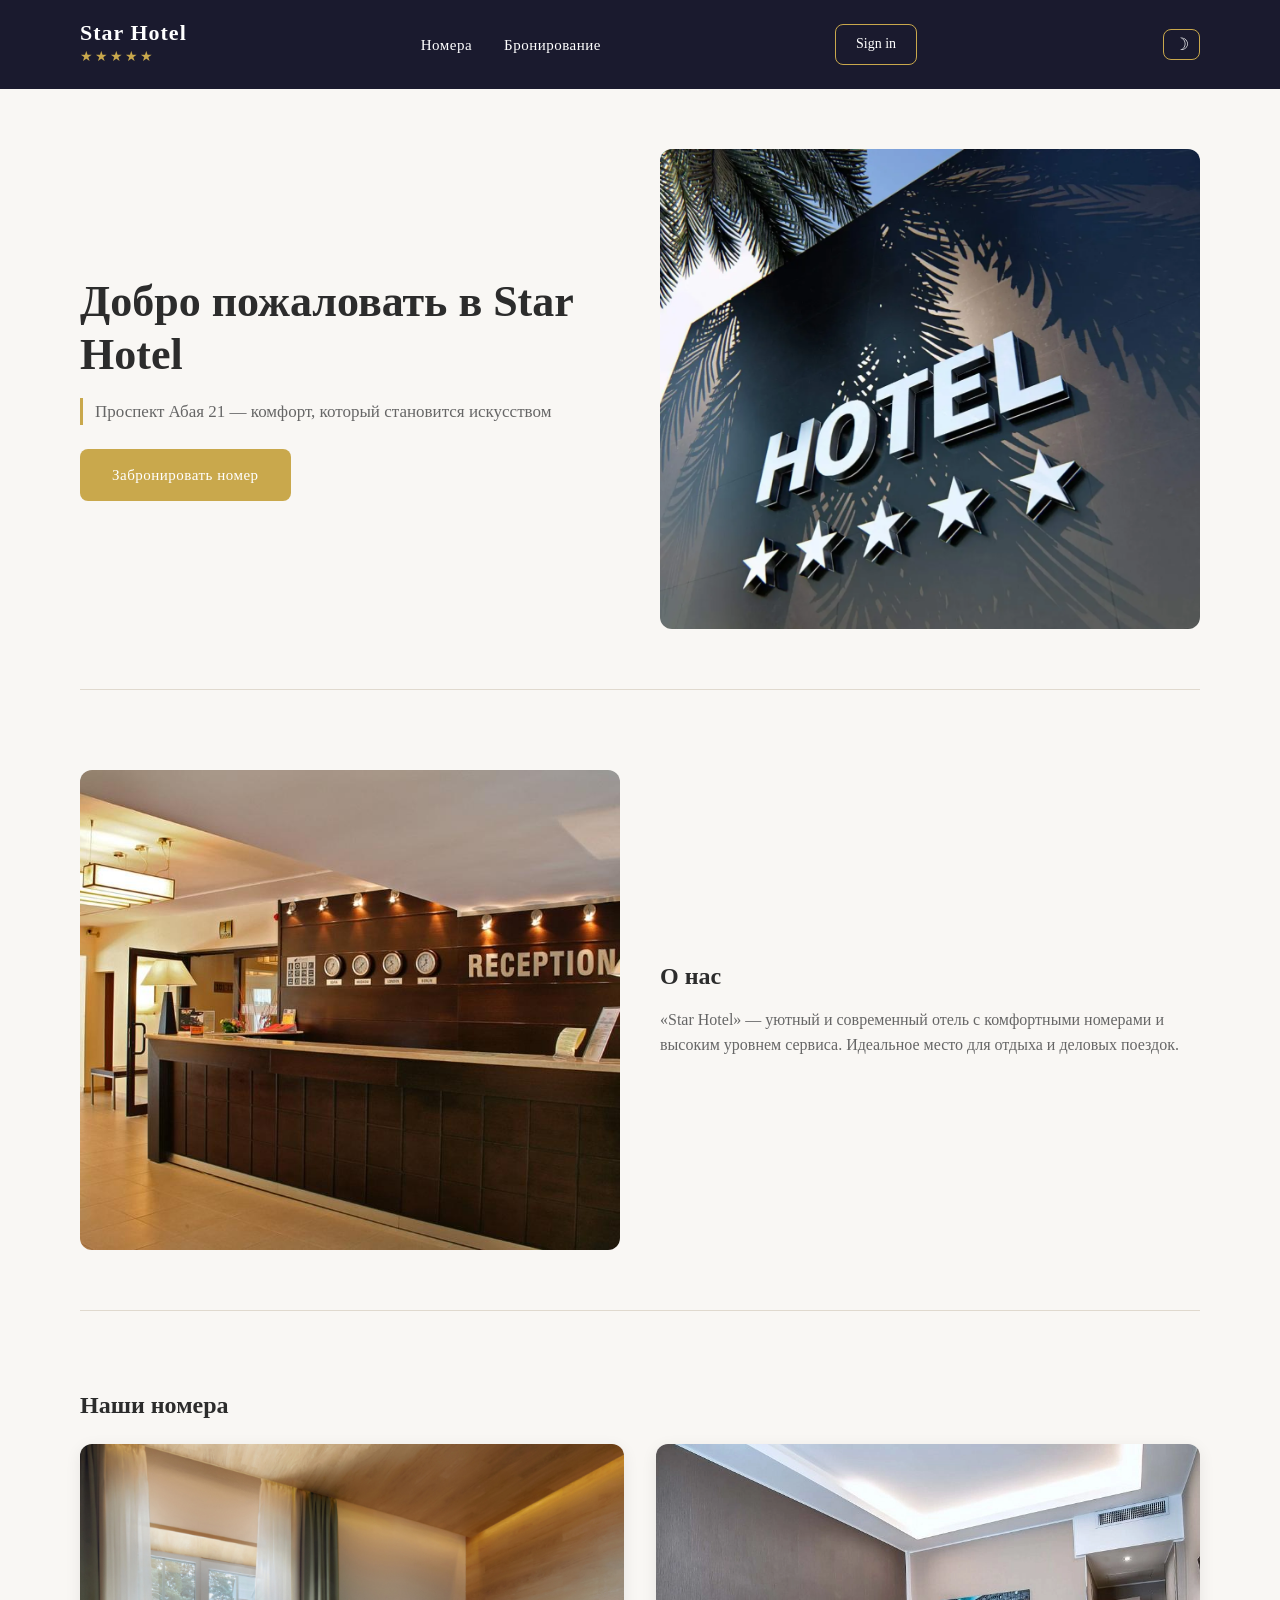
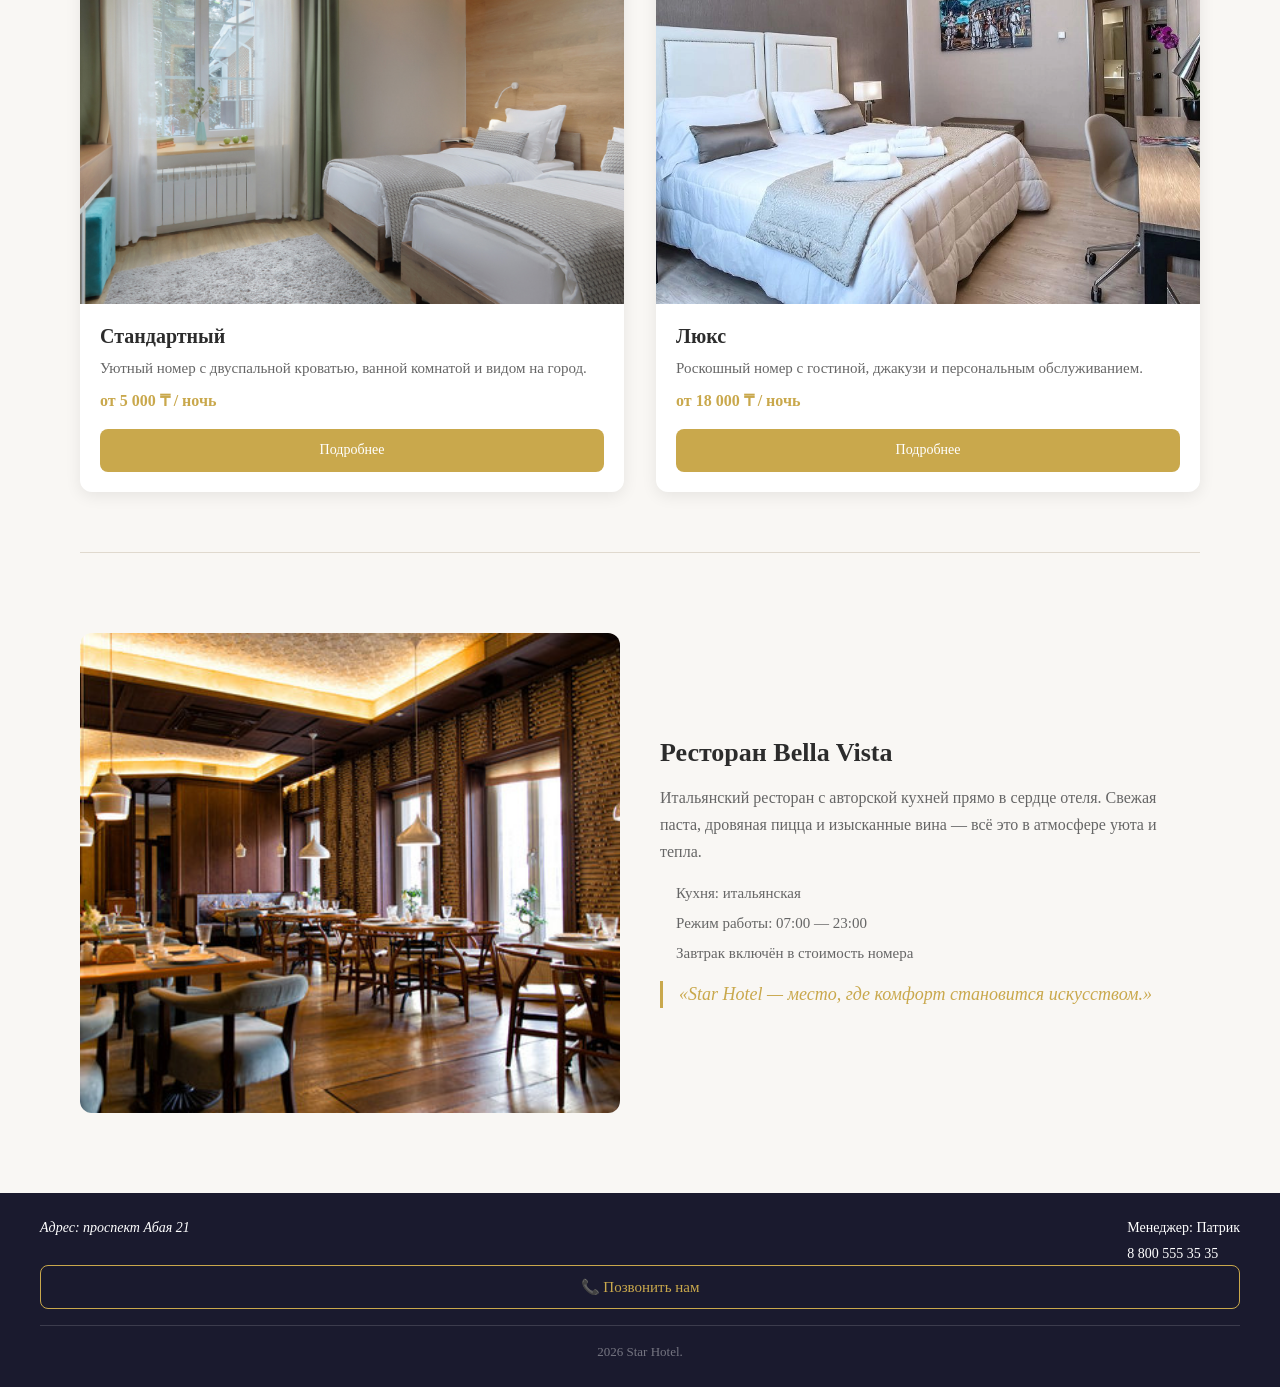
==== index.html @ 83ca4d81 "Первая версия проекта Star Hotel" ====
<!DOCTYPE html>
<html lang="ru">
<head>
  <meta charset="UTF-8" />
  <meta name="viewport" content="width=device-width, initial-scale=1.0" />
  <title>Star Hotel</title>
  <link rel="stylesheet" href="css/style.css" />
</head>
<body>

  <header class="header">
    <div class="header__logo">
      <div class="header__logo-text">
        <h1 class="header__title">Star Hotel</h1>
        <div class="header__stars" aria-label="5 звёзд">
          <span class="star">★</span>
          <span class="star">★</span>
          <span class="star">★</span>
          <span class="star">★</span>
          <span class="star">★</span>
        </div>
      </div>
    </div>
    <nav class="nav" aria-label="Основная навигация">
      <ul class="nav__list">
        <li class="nav__item"><a class="nav__link" href="html/rooms.html">Номера</a></li>
        <li class="nav__item"><a class="nav__link" href="html/reservation.html">Бронирование</a></li>
      </ul>
      <button class="nav__burger" id="nav-burger" aria-label="Открыть меню">&#9776;</button>
    </nav>
    <div class="header__user" id="header-user" style="display:none;"><span class="header__username" id="header-username"></span><button class="header__logout" id="header-logout">Выйти</button></div>
    <div class="header__actions">
      <a class="header__signin" href="html/signin.html"><span class="signin__text">Sign in</span><span class="signin__icon" aria-hidden="true">&#9786;</span></a>
    </div>
      <button class="theme-toggle" id="theme-toggle" aria-label="Сменить тему">☽</button>
  </header>

  <main class="main">

    <section class="hero" aria-label="Главный баннер">
      <div class="hero__content">
        <h2 class="hero__title">Добро пожаловать в Star Hotel</h2>
        <p class="hero__subtitle">Проспект Абая 21 — комфорт, который становится искусством</p>
        <a class="hero__btn" href="html/reservation.html">Забронировать номер</a>
      </div>
      <div class="hero__image">
        <img src="images/hotel.jpg" alt="Внешний вид отеля Star Hotel" />
      </div>
    </section>

    <section class="about" aria-labelledby="about-heading">
      <div class="about__image">
        <img src="images/lobby.jpg" alt="Ресепшн отеля" />
      </div>
      <div class="about__text">
        <h2 class="about__heading" id="about-heading">О нас</h2>
        <p>«Star Hotel» — уютный и современный отель с комфортными номерами и высоким уровнем сервиса. Идеальное место для отдыха и деловых поездок.</p>
      </div>
    </section>

    <section class="rooms" aria-labelledby="rooms-heading">
      <h2 class="rooms__heading" id="rooms-heading">Наши номера</h2>
      <!-- Карточки создаются через JavaScript -->
      <div class="rooms__grid" id="rooms-grid"></div>
    </section>

    <section class="slogan" aria-labelledby="slogan-heading">
      <div class="slogan__image">
        <img src="images/rest.jpg" alt="Интерьер ресторана отеля" />
      </div>
      <div class="slogan__content">
        <h2 class="slogan__title">Ресторан Bella Vista</h2>
        <p class="slogan__text">Итальянский ресторан с авторской кухней прямо в сердце отеля. Свежая паста, дровяная пицца и изысканные вина — всё это в атмосфере уюта и тепла.</p>
        <ul class="slogan__details">
          <li>Кухня: итальянская</li>
          <li>Режим работы: 07:00 — 23:00</li>
          <li>Завтрак включён в стоимость номера</li>
        </ul>
        <blockquote class="slogan__quote">
          <p>«Star Hotel — место, где комфорт становится искусством.»</p>
        </blockquote>
      </div>
    </section>

  </main>

  <footer class="footer">
    <div class="footer__contacts">
      <address class="footer__address">
        <p>Адрес: проспект Абая 21</p>
      </address>
      <div class="footer__manager">
        <p>Менеджер: Патрик</p>
        <p>8 800 555 35 35</p>
      </div>
    </div>
      <button class="footer__call-btn" id="footer-call-btn">📞 Позвонить нам</button>
    <div class="footer__bottom">
      <p>2026 Star Hotel.</p>
    </div>
  </footer>


  <!-- Модальное окно -->
  <div class="modal" id="modal" role="dialog" aria-modal="true" aria-labelledby="modal-title">
    <div class="modal__overlay" id="modal-overlay"></div>
    <div class="modal__window">
      <button class="modal__close" id="modal-close" aria-label="Закрыть">&#10005;</button>
      <h3 class="modal__title" id="modal-title">Позвонить нам</h3>
      <p class="modal__text">Менеджер: Патрик</p>
      <p class="modal__text modal__phone">8 800 555 35 35</p>
      <a class="modal__btn" href="tel:88005553535">Позвонить</a>
    </div>
  </div>

  <script src="js/script.js"></script>
</body>
</html>
---- css/style.css ----
:root {
  --color-bg: #f9f7f4;
  --color-header-bg: #1a1a2e;
  --color-footer-bg: #1a1a2e;
  --color-primary: #c9a84c;
  --color-primary-hover: #b8943d;
  --color-text: #2c2c2c;
  --color-text-light: #666666;
  --color-text-white: #ffffff;
  --color-card-bg: #ffffff;
  --color-border: #e0d9ce;
  --font-main: 'Georgia', serif;
  --font-heading: 'Georgia', serif;
  --radius-card: 12px;
  --radius-btn: 8px;
  --shadow-card: 0 4px 16px rgba(0, 0, 0, 0.08);
  --transition: 0.3s ease;
}

*,
*::before,
*::after {
  box-sizing: border-box;
  margin: 0;
  padding: 0;
}

body {
  display: flex;
  flex-direction: column;
  min-height: 100vh;
  font-family: var(--font-main);
  font-size: 16px;
  line-height: 1.6;
  color: var(--color-text);
  background-color: var(--color-bg);
}

a {
  text-decoration: none;
  color: var(--color-primary);
  transition: color var(--transition);
}

a.header__logo {
  text-decoration: none;
  display: flex;
  flex-direction: column;
  gap: 4px;
}

a:hover {
  color: var(--color-primary-hover);
}

ul, li {
  list-style: none;
}

img {
  max-width: 100%;
  display: block;
}

h1, h2, h3 {
  font-family: var(--font-heading);
  line-height: 1.2;
  color: var(--color-text);
}

h1 { font-size: 28px; }
h2 { font-size: 24px; }
h3 { font-size: 20px; }

.header {
  display: flex;
  flex-direction: row;
  align-items: center;
  justify-content: space-between;
  padding: 16px 40px;
  background-color: var(--color-header-bg);
}

.header__logo {
  display: flex;
  flex-direction: column;
  gap: 4px;
}

.header__title {
  color: var(--color-text-white);
  font-size: 22px;
  letter-spacing: 1px;
}

.header__stars {
  display: flex;
  flex-direction: row;
  gap: 2px;
}

.star {
  color: var(--color-primary);
  font-size: 14px;
}

.nav__list {
  display: flex;
  flex-direction: row;
  gap: 32px;
}

.nav__link {
  color: var(--color-text-white);
  font-size: 15px;
  letter-spacing: 0.5px;
  transition: color var(--transition);
}

.nav__link:hover {
  color: var(--color-primary);
}

.header__actions {
  display: flex;
  align-items: center;
}

.header__signin {
  color: var(--color-text-white);
  border: 1px solid var(--color-primary);
  padding: 8px 20px;
  border-radius: var(--radius-btn);
  font-size: 14px;
  transition: background-color var(--transition), color var(--transition);
}

.header__signin:hover {
  background-color: var(--color-primary);
  color: var(--color-text-white);
}

.main {
  display: flex;
  flex-direction: column;
  flex: 1;
  gap: 60px;
  padding: 40px 40px 60px;
}

.hero {
  display: flex;
  flex-direction: row;
  align-items: center;
  justify-content: space-between;
  gap: 40px;
}

.hero__content {
  display: flex;
  flex-direction: column;
  gap: 16px;
  flex: 1;
}

.hero__title {
  font-size: 36px;
  color: var(--color-text);
}

.hero__subtitle {
  font-size: 17px;
  color: var(--color-text-light);
}

.hero__image {
  flex: 1;
}

.hero__image img {
  width: 100%;
  height: 420px;
  object-fit: cover;
  border-radius: var(--radius-card);
  transition: transform var(--transition);
}

.hero__image img:hover {
  transform: scale(1.02);
}

.about {
  display: flex;
  flex-direction: row;
  align-items: center;
  gap: 40px;
}

.about__image {
  flex: 1;
}

.about__image img {
  width: 100%;
  height: 420px;
  object-fit: cover;
  border-radius: var(--radius-card);
  transition: transform var(--transition);
}

.about__image img:hover {
  transform: scale(1.02);
}

.about__text {
  display: flex;
  flex-direction: column;
  gap: 16px;
  flex: 1;
}

.about__text p {
  color: var(--color-text-light);
  font-size: 16px;
}

.rooms {
  display: flex;
  flex-direction: column;
  gap: 24px;
}

.rooms__heading,
.amenities__heading {
  font-size: 24px;
  color: var(--color-text);
}

.rooms__grid {
  display: grid;
  grid-template-columns: repeat(2, 1fr);
  gap: 24px;
}

.card {
  display: flex;
  flex-direction: column;
  background-color: var(--color-card-bg);
  border-radius: var(--radius-card);
  box-shadow: var(--shadow-card);
  overflow: hidden;
  transition: transform var(--transition), box-shadow var(--transition);
}

.card:hover {
  transform: translateY(-4px);
  box-shadow: 0 8px 24px rgba(0, 0, 0, 0.14);
}

.card__image img {
  width: 100%;
  height: 420px;
  object-fit: cover;
  transition: transform var(--transition);
}

.card:hover .card__image img {
  transform: scale(1.04);
}

.card__body {
  display: flex;
  flex-direction: column;
  gap: 8px;
  padding: 20px;
}

.card__title {
  font-size: 20px;
  color: var(--color-text);
}

.card__desc {
  font-size: 15px;
  color: var(--color-text-light);
}

.card__price {
  font-size: 16px;
  font-weight: bold;
  color: var(--color-primary);
}

.card__btn {
  display: inline-block;
  margin-top: 8px;
  padding: 10px 24px;
  background-color: var(--color-primary);
  color: var(--color-text-white);
  border-radius: var(--radius-btn);
  font-size: 14px;
  text-align: center;
  transition: background-color var(--transition);
}

.card__btn:hover {
  background-color: var(--color-primary-hover);
  color: var(--color-text-white);
}

.amenities {
  display: flex;
  flex-direction: column;
  gap: 24px;
}

.amenities__list {
  display: grid;
  grid-template-columns: repeat(4, 1fr);
  gap: 16px;
}

.amenity {
  display: flex;
  flex-direction: column;
  align-items: center;
  padding: 20px 16px;
  background-color: var(--color-card-bg);
  border-radius: var(--radius-card);
  box-shadow: var(--shadow-card);
  transition: transform var(--transition);
}

.amenity:hover {
  transform: translateY(-3px);
}

.amenity__name {
  font-size: 15px;
  color: var(--color-text);
  text-align: center;
}

.slogan {
  display: flex;
  flex-direction: row;
  align-items: center;
  gap: 40px;
}

.slogan__content {
  flex: 1;
  display: flex;
  flex-direction: column;
  gap: 16px;
}

.slogan__title {
  font-size: 26px;
  color: var(--color-text);
}

.slogan__text {
  font-size: 16px;
  color: var(--color-text-light);
  line-height: 1.7;
}

.slogan__details {
  display: flex;
  flex-direction: column;
  gap: 6px;
  padding-left: 16px;
  list-style: disc;
}

.slogan__details li {
  font-size: 15px;
  color: var(--color-text-light);
}

.slogan__quote {
  font-size: 18px;
  font-style: italic;
  color: var(--color-primary);
  line-height: 1.5;
  border-left: 3px solid var(--color-primary);
  padding-left: 16px;
}

.slogan__image {
  flex: 1;
}

.slogan__image img {
  width: 100%;
  height: 420px;
  object-fit: cover;
  border-radius: var(--radius-card);
  transition: transform var(--transition);
}

.slogan__image img:hover {
  transform: scale(1.02);
}

.footer {
  padding: 24px 40px;
  background-color: var(--color-footer-bg);
}

.footer__contacts {
  display: flex;
  flex-direction: row;
  justify-content: space-between;
  align-items: flex-start;
  gap: 24px;
}

.footer__address,
.footer__manager {
  display: flex;
  flex-direction: column;
  gap: 4px;
}

.footer__address p,
.footer__manager p {
  color: var(--color-text-white);
  font-size: 14px;
}

.signin-section {
  display: flex;
  justify-content: center;
  align-items: center;
  flex: 1;
  padding: 40px;
}

.signin__card {
  display: flex;
  flex-direction: column;
  gap: 24px;
  width: 100%;
  max-width: 400px;
  background-color: var(--color-card-bg);
  border-radius: var(--radius-card);
  box-shadow: var(--shadow-card);
  padding: 40px;
}

.signin__heading {
  font-size: 24px;
  color: var(--color-text);
}

.signin__form {
  display: flex;
  flex-direction: column;
  gap: 16px;
}

.form__group {
  display: flex;
  flex-direction: column;
  gap: 6px;
}

.form__label {
  font-size: 14px;
  color: var(--color-text-light);
}

.form__input {
  padding: 10px 14px;
  border: 1px solid var(--color-border);
  border-radius: var(--radius-btn);
  font-size: 15px;
  font-family: var(--font-main);
  color: var(--color-text);
  background-color: var(--color-bg);
  transition: border-color var(--transition);
}

.form__input:focus {
  outline: none;
  border-color: var(--color-primary);
}

.form__actions {
  display: flex;
  flex-direction: column;
}

.btn--primary {
  padding: 12px;
  background-color: var(--color-primary);
  color: var(--color-text-white);
  border: none;
  border-radius: var(--radius-btn);
  font-size: 15px;
  font-family: var(--font-main);
  cursor: pointer;
  transition: background-color var(--transition);
}

.btn--primary:hover {
  background-color: var(--color-primary-hover);
}

.signin__register {
  font-size: 14px;
  color: var(--color-text-light);
  text-align: center;
}

.reservation {
  display: flex;
  flex-direction: column;
  align-items: center;
  gap: 24px;
  padding: 40px;
}

.reservation__heading {
  font-size: 24px;
  color: var(--color-text);
}

.reservation__form {
  display: flex;
  flex-direction: column;
  gap: 16px;
  width: 100%;
  max-width: 480px;
  background-color: var(--color-card-bg);
  border-radius: var(--radius-card);
  box-shadow: var(--shadow-card);
  padding: 40px;
}

.reservation__label {
  font-size: 14px;
  color: var(--color-text-light);
}

.reservation__field {
  display: flex;
  flex-direction: column;
  gap: 6px;
}

.reservation__input,
.reservation__select {
  padding: 10px 14px;
  border: 1px solid var(--color-border);
  border-radius: var(--radius-btn);
  font-size: 15px;
  font-family: var(--font-main);
  color: var(--color-text);
  background-color: var(--color-bg);
  transition: border-color var(--transition);
}

.reservation__input:focus,
.reservation__select:focus {
  outline: none;
  border-color: var(--color-primary);
}

.reservation__actions {
  display: flex;
  justify-content: flex-end;
  margin-top: 8px;
}

.reservation__btn {
  padding: 12px 28px;
  background-color: var(--color-primary);
  color: var(--color-text-white);
  border: none;
  border-radius: var(--radius-btn);
  font-size: 15px;
  font-family: var(--font-main);
  cursor: pointer;
  transition: background-color var(--transition);
}

.reservation__btn:hover {
  background-color: var(--color-primary-hover);
}

/* ============================================================
   АДАПТИВНАЯ ВЁРСТКА — ПРАКТИЧЕСКОЕ ЗАНЯТИЕ №14
   Desktop: 1200px+  |  Tablet: до 768px  |  Mobile: до 375px
   ============================================================ */

/* --- DESKTOP (1200px и больше) --- */
@media (min-width: 1200px) {
  .header {
    padding: 20px 80px;
  }

  .main {
    padding: 60px 80px 80px;
    gap: 80px;
  }

  .hero__title {
    font-size: 44px;
  }

  .hero__image img {
    height: 480px;
  }

  .about__image img {
    height: 480px;
  }

  .slogan__image img {
    height: 480px;
  }

  .rooms__grid {
    grid-template-columns: repeat(2, 1fr);
    gap: 32px;
  }

  .card__image img {
    height: 460px;
  }

  .amenities__list {
    grid-template-columns: repeat(4, 1fr);
    gap: 24px;
  }

  .reservation__form,
  .signin__card {
    max-width: 520px;
  }
}

/* --- TABLET (до 768px) --- */
@media (max-width: 768px) {
  /* Header */
  .header {
    flex-direction: column;
    align-items: flex-start;
    gap: 12px;
    padding: 16px 24px;
  }

  .nav__list {
    gap: 20px;
    flex-wrap: wrap;
  }

  .nav__link {
    font-size: 14px;
  }

  .header__actions {
    width: 100%;
  }

  .header__signin {
    display: inline-block;
    padding: 8px 20px;
    font-size: 14px;
  }

  /* Main layout */
  .main {
    padding: 28px 24px 48px;
    gap: 48px;
  }

  /* Hero */
  .hero {
    flex-direction: column;
    gap: 24px;
  }

  .hero__title {
    font-size: 28px;
  }

  .hero__subtitle {
    font-size: 15px;
  }

  .hero__image img {
    height: 280px;
  }

  /* About */
  .about {
    flex-direction: column;
    gap: 24px;
  }

  .about__image img {
    height: 240px;
  }

  /* Rooms */
  .rooms__grid {
    grid-template-columns: 1fr;
    gap: 20px;
  }

  .card__image img {
    height: 240px;
  }

  /* Amenities */
  .amenities__list {
    grid-template-columns: repeat(2, 1fr);
    gap: 16px;
  }

  /* Slogan */
  .slogan {
    flex-direction: column;
    gap: 24px;
  }

  .slogan__image img {
    height: 240px;
  }

  .slogan__title {
    font-size: 22px;
  }

  /* Reservation */
  .reservation {
    padding: 24px;
  }

  .reservation__form {
    padding: 28px 24px;
  }

  /* Sign in */
  .signin__card {
    padding: 32px 24px;
  }

  /* Footer */
  .footer {
    padding: 20px 24px;
  }

  .footer__contacts {
    flex-direction: column;
    gap: 12px;
  }
}

/* --- MOBILE (до 375px) --- */
@media (max-width: 375px) {
  /* Header */
  .header {
    padding: 12px 16px;
    gap: 10px;
  }

  .header__title {
    font-size: 18px;
  }

  .star {
    font-size: 12px;
  }

  .nav__list {
    gap: 12px;
  }

  .nav__link {
    font-size: 13px;
  }

  .header__signin {
    padding: 8px 16px;
    font-size: 13px;
    width: 100%;
    text-align: center;
  }

  /* Main */
  .main {
    padding: 20px 16px 36px;
    gap: 36px;
  }

  /* Hero */
  .hero__title {
    font-size: 22px;
  }

  .hero__subtitle {
    font-size: 14px;
  }

  .hero__image img {
    height: 200px;
  }

  /* About */
  .about__image img {
    height: 180px;
  }

  .about__text p {
    font-size: 14px;
  }

  /* Cards */
  .card__image img {
    height: 200px;
  }

  .card__body {
    padding: 16px;
  }

  .card__title {
    font-size: 18px;
  }

  .card__desc {
    font-size: 14px;
  }

  .card__price {
    font-size: 15px;
  }

  .card__btn {
    width: 100%;
    text-align: center;
    padding: 12px;
    font-size: 14px;
  }

  /* Amenities */
  .amenities__list {
    grid-template-columns: repeat(2, 1fr);
    gap: 12px;
  }

  .amenity {
    padding: 16px 10px;
  }

  .amenity__name {
    font-size: 13px;
  }

  /* Slogan */
  .slogan__image img {
    height: 180px;
  }

  .slogan__title {
    font-size: 20px;
  }

  .slogan__text {
    font-size: 14px;
  }

  .slogan__details li {
    font-size: 13px;
  }

  .slogan__quote {
    font-size: 15px;
  }

  /* Reservation */
  .reservation {
    padding: 16px;
  }

  .reservation__heading {
    font-size: 20px;
  }

  .reservation__form {
    padding: 20px 16px;
  }

  .reservation__input,
  .reservation__select {
    font-size: 14px;
    padding: 10px 12px;
  }

  .reservation__btn {
    width: 100%;
    padding: 14px;
    font-size: 15px;
  }

  .reservation__actions {
    justify-content: stretch;
  }

  /* Sign in */
  .signin__card {
    padding: 24px 16px;
    max-width: 100%;
  }

  .signin__heading {
    font-size: 20px;
  }

  .form__input {
    font-size: 14px;
    padding: 10px 12px;
  }

  .btn--primary {
    padding: 14px;
    font-size: 15px;
  }

  /* Headings */
  h2 {
    font-size: 20px;
  }

  .rooms__heading,
  .amenities__heading {
    font-size: 20px;
  }

  /* Footer */
  .footer {
    padding: 16px;
  }

  .footer__address p,
  .footer__manager p {
    font-size: 13px;
  }

  .footer__bottom p {
    font-size: 12px;
  }
}

@keyframes fadeIn {
  from {
    opacity: 0;
    transform: translateY(16px);
  }
  to {
    opacity: 1;
    transform: translateY(0);
  }
}

.main {
  animation: fadeIn 0.6s ease both;
}

/* Кнопка в hero */
.hero__btn {
  display: inline-block;
  margin-top: 8px;
  padding: 14px 32px;
  background-color: var(--color-primary);
  color: var(--color-text-white);
  border-radius: var(--radius-btn);
  font-size: 15px;
  font-family: var(--font-main);
  letter-spacing: 0.5px;
  align-self: flex-start;
  transition: background-color var(--transition), transform var(--transition);
}

.hero__btn:hover {
  background-color: var(--color-primary-hover);
  color: var(--color-text-white);
  transform: translateY(-2px);
}

/* Фокус для доступности */
.reservation__btn:focus,
.btn--primary:focus {
  outline: 2px solid var(--color-primary);
  outline-offset: 3px;
}

/* Hover тень на amenity */
.amenity:hover {
  box-shadow: 0 8px 20px rgba(0, 0, 0, 0.12);
}

/* Иконки услуг создаются через JS */
.amenity__icon {
  font-size: 28px;
  line-height: 1;
}

.amenity__name {
  font-size: 15px;
  font-weight: bold;
  color: var(--color-text);
  text-align: center;
}

.footer__bottom {
  margin-top: 16px;
  padding-top: 16px;
  border-top: 1px solid rgba(255, 255, 255, 0.15);
  text-align: center;
}

.footer__bottom p {
  font-size: 13px;
  color: rgba(255, 255, 255, 0.4);
}

.main > section {
  border-bottom: 1px solid var(--color-border);
  padding-bottom: 60px;
}

.main > section:last-child {
  border-bottom: none;
  padding-bottom: 0;
}

.hero__subtitle {
  display: inline-block;
  border-left: 3px solid var(--color-primary);
  padding-left: 12px;
  color: var(--color-text-light);
  font-size: 17px;
}
/* ============================================================
   ПРАКТИЧЕСКОЕ ЗАНЯТИЕ №16 — CSS для JS-логики
   ============================================================ */

/* Активная ссылка навигации (устанавливается через JS) */
.nav__link--active {
  color: var(--color-primary);
  border-bottom: 2px solid var(--color-primary);
  padding-bottom: 2px;
}

/* Ошибка на поле ввода */
.input--error {
  border-color: #e05252 !important;
  background-color: #fff5f5;
  color: #2c2c2c;
}

.dark-theme .input--error {
  background-color: #2a1a1a;
  color: var(--color-text);
}

/* Текст ошибки под полем */
.form__error {
  display: block;
  margin-top: 4px;
  font-size: 13px;
  color: #e05252;
}

/* Сообщение об успехе */
.form__success {
  margin-top: 12px;
  padding: 12px 16px;
  background-color: #f0faf0;
  border: 1px solid #6abf6a;
  border-radius: var(--radius-btn);
  font-size: 14px;
  color: #2e7d32;
  text-align: center;
}

/* ============================================================
   ПРАКТИЧЕСКОЕ ЗАНЯТИЕ №18 — обработка событий
   ============================================================ */

/* --- Burger кнопка --- */
.nav__burger {
  display: none;
  background: none;
  border: 1px solid var(--color-primary);
  color: var(--color-text-white);
  font-size: 20px;
  padding: 6px 12px;
  border-radius: var(--radius-btn);
  cursor: pointer;
  transition: background-color var(--transition);
  margin-left: auto;
  order: 3;
}

.nav__burger:hover {
  background-color: var(--color-primary);
}

/* --- Theme toggle кнопка --- */
.theme-toggle {
  background: none;
  border: 1px solid var(--color-primary);
  color: var(--color-text-white);
  font-size: 17px;
  line-height: 1;
  padding: 6px 10px;
  border-radius: var(--radius-btn);
  cursor: pointer;
  transition: background-color var(--transition), color var(--transition);
  margin-left: 12px;
}

.theme-toggle:hover {
  background-color: var(--color-primary);
  color: var(--color-text-white);
}

/* --- Sign in: текст на desktop, иконка на mobile --- */
.signin__icon {
  display: none;
  font-size: 20px;
  line-height: 1;
}

/* --- Тёмная тема --- */
.dark-theme {
  --color-bg: #121212;
  --color-text: #e0e0e0;
  --color-text-light: #aaaaaa;
  --color-card-bg: #1e1e1e;
  --color-border: #333333;
  --color-header-bg: #0a0a1a;
  --color-footer-bg: #0a0a1a;
}

/* --- Мобильное меню --- */
@media (max-width: 768px) {
  .header {
    flex-wrap: wrap;
  }

  .nav__burger {
    display: block;
    margin-left: auto;
  }

  .header__actions {
    order: 2;
    margin-left: auto;
  }

  /* Прячем текст «Sign in», показываем иконку */
  .signin__text {
    display: none;
  }

  .signin__icon {
    display: inline;
  }

  .nav {
    order: 3;
    width: 100%;
  }

  .nav__list {
    display: none;
    flex-direction: column;
    gap: 12px;
    width: 100%;
    background-color: var(--color-header-bg);
    padding: 16px 0 8px;
  }

  .nav__list--open {
    display: flex;
  }
}

/* --- Модальное окно --- */
.modal {
  display: none;
  position: fixed;
  inset: 0;
  z-index: 1000;
  align-items: center;
  justify-content: center;
}

.modal--open {
  display: flex;
}

.modal__overlay {
  position: absolute;
  inset: 0;
  background-color: rgba(0, 0, 0, 0.55);
}

.modal__window {
  position: relative;
  z-index: 1;
  background-color: var(--color-card-bg);
  border-radius: var(--radius-card);
  padding: 40px 32px;
  width: 100%;
  max-width: 380px;
  display: flex;
  flex-direction: column;
  gap: 16px;
  box-shadow: 0 8px 32px rgba(0, 0, 0, 0.2);
  animation: fadeIn 0.25s ease both;
}

.modal__close {
  position: absolute;
  top: 14px;
  right: 16px;
  background: none;
  border: none;
  font-size: 20px;
  cursor: pointer;
  color: var(--color-text-light);
  transition: color var(--transition);
}

.modal__close:hover {
  color: var(--color-text);
}

.modal__title {
  font-size: 22px;
  color: var(--color-text);
}

.modal__text {
  font-size: 15px;
  color: var(--color-text-light);
}

.modal__phone {
  font-size: 20px;
  font-weight: bold;
  color: var(--color-primary);
}

.modal__btn {
  display: inline-block;
  padding: 12px 24px;
  background-color: var(--color-primary);
  color: var(--color-text-white);
  border-radius: var(--radius-btn);
  text-align: center;
  font-size: 15px;
  transition: background-color var(--transition);
}

.modal__btn:hover {
  background-color: var(--color-primary-hover);
  color: var(--color-text-white);
}

/* Блокировка скролла при открытой модалке */
.body--locked {
  overflow: hidden;
}

/* --- Кнопка звонка в футере --- */
.footer__call-btn {
  display: block;
  width: 100%;
  padding: 12px;
  margin-bottom: 16px;
  background-color: transparent;
  border: 1px solid var(--color-primary);
  color: var(--color-primary);
  border-radius: var(--radius-btn);
  font-size: 15px;
  font-family: var(--font-main);
  cursor: pointer;
  transition: background-color var(--transition), color var(--transition);
}

.footer__call-btn:hover {
  background-color: var(--color-primary);
  color: var(--color-text-white);
}

.rooms__controls {
  display: flex;
  flex-direction: row;
  gap: 12px;
  margin-bottom: 24px;
  flex-wrap: wrap;
}

.rooms__search,
.rooms__filter,
.rooms__sort {
  padding: 10px 14px;
  border: 1px solid var(--color-border);
  border-radius: var(--radius-btn);
  font-size: 15px;
  font-family: var(--font-main);
  color: var(--color-text);
  background-color: var(--color-bg);
  transition: border-color var(--transition);
}

.rooms__search {
  flex: 1;
  min-width: 180px;
}

.rooms__search:focus,
.rooms__filter:focus,
.rooms__sort:focus {
  outline: none;
  border-color: var(--color-primary);
}

.rooms__empty {
  text-align: center;
  font-size: 16px;
  color: var(--color-text-light);
  padding: 40px 0;
}

@media (max-width: 375px) {
  .rooms__controls {
    flex-direction: column;
  }

  .rooms__search,
  .rooms__filter,
  .rooms__sort {
    width: 100%;
  }
}

.header__user {
  display: flex;
  align-items: center;
  gap: 12px;
}

.header__username {
  color: var(--color-primary);
  font-size: 14px;
}

.header__logout {
  background: none;
  border: 1px solid var(--color-primary);
  color: var(--color-text-white);
  padding: 6px 14px;
  border-radius: var(--radius-btn);
  font-size: 13px;
  font-family: var(--font-main);
  cursor: pointer;
  transition: background-color var(--transition);
}

.header__logout:hover {
  background-color: var(--color-primary);
}

.register__form {
  display: flex;
  flex-direction: column;
  gap: 16px;
}
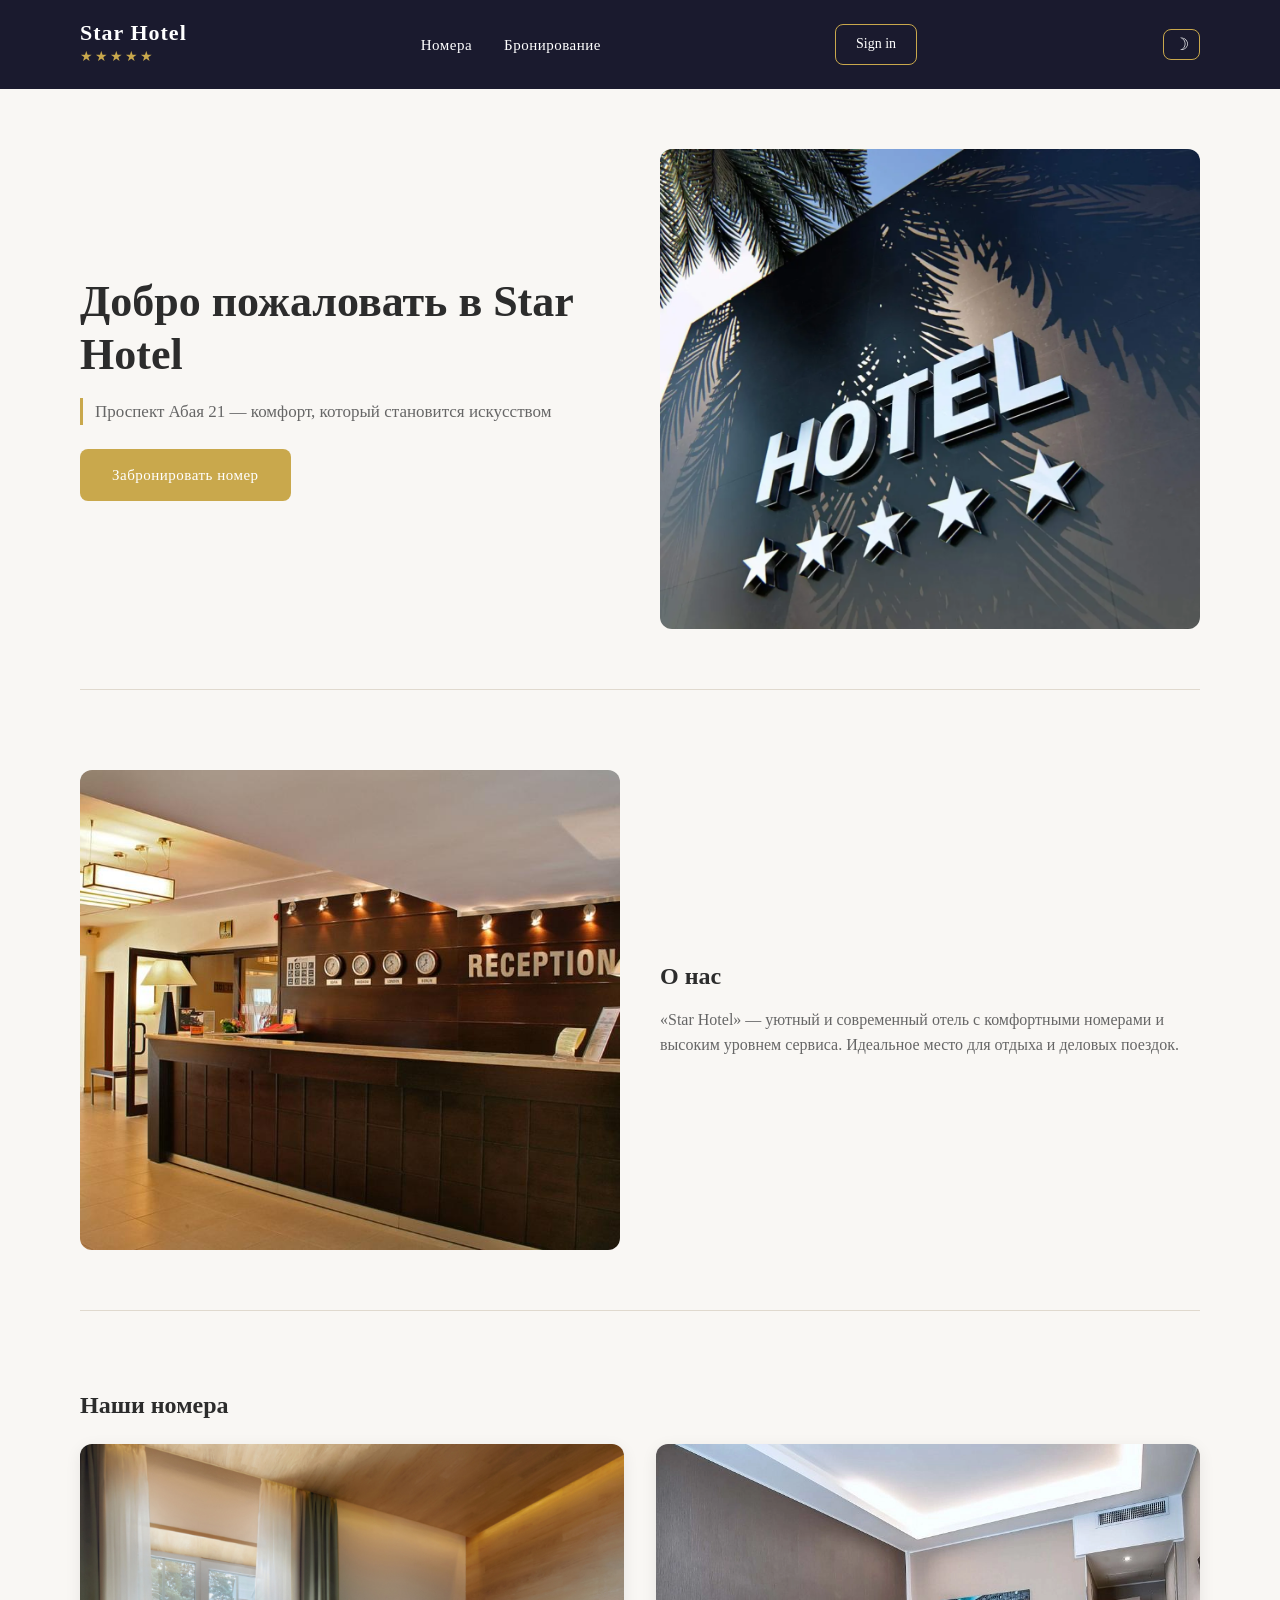
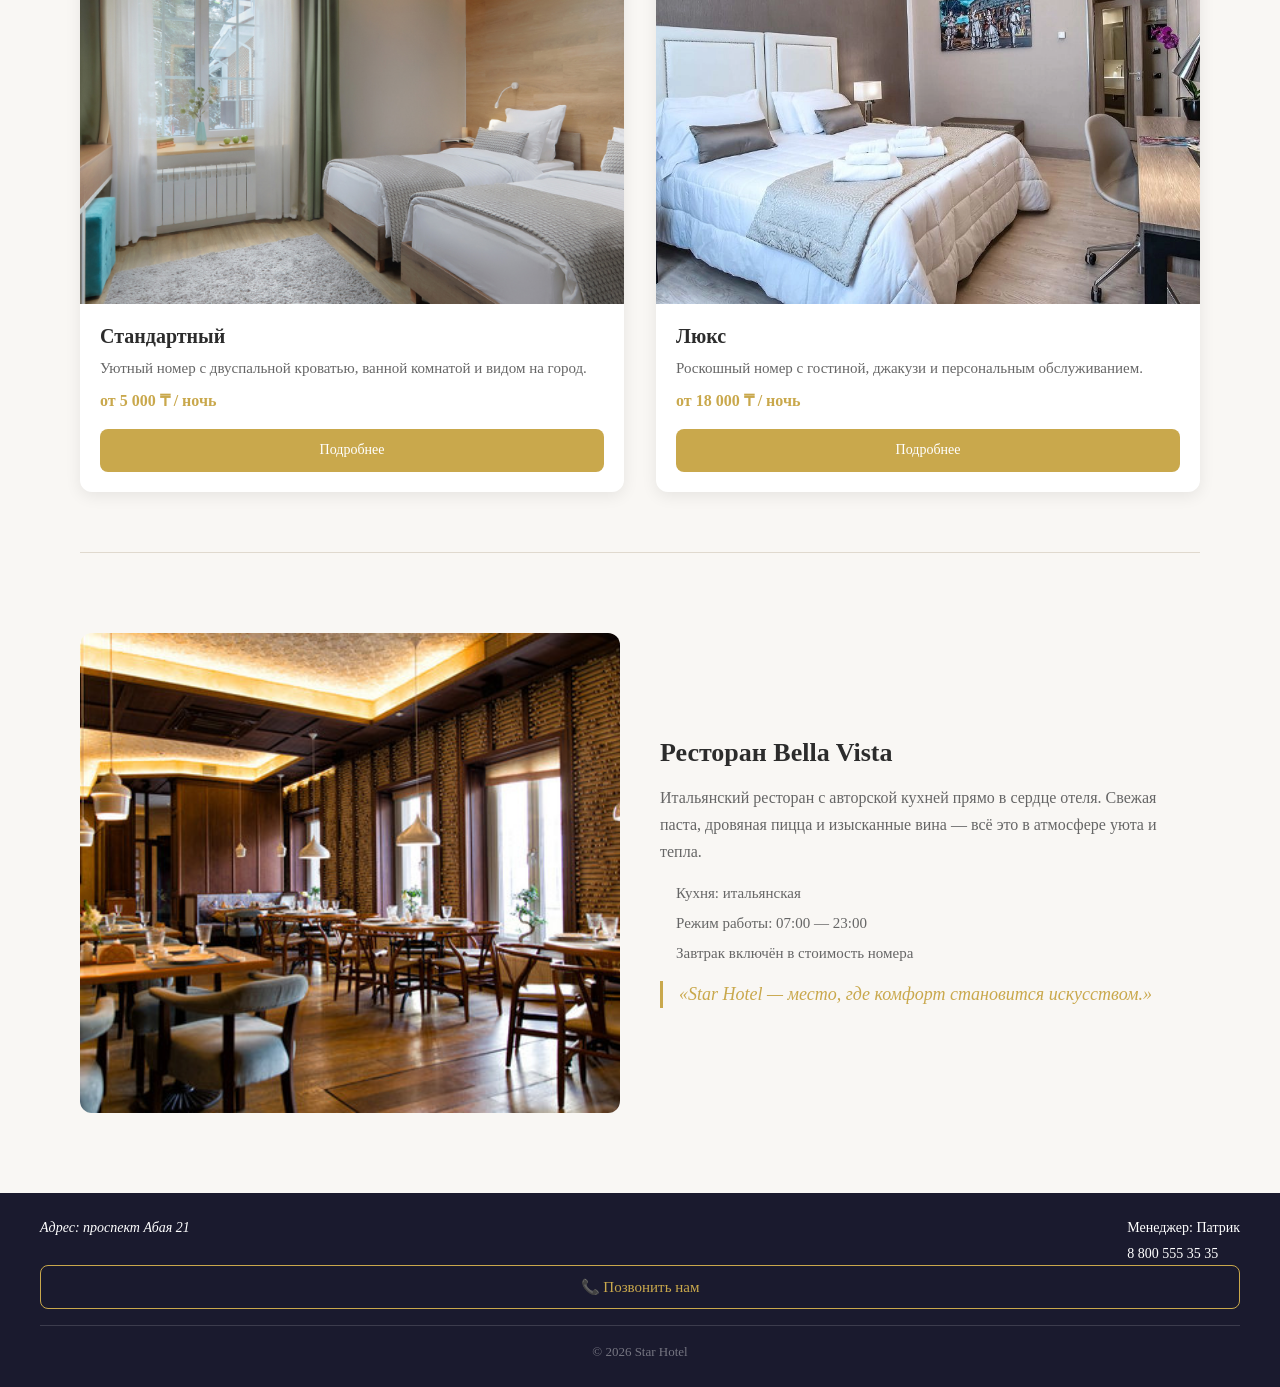
==== commit be778aa2: "Обновлён футер" ====
--- a/index.html
+++ b/index.html
@@ -96,7 +96,7 @@
     </div>
       <button class="footer__call-btn" id="footer-call-btn">📞 Позвонить нам</button>
     <div class="footer__bottom">
-      <p>2026 Star Hotel.</p>
+      <p>© 2026 Star Hotel</p>
     </div>
   </footer>
 
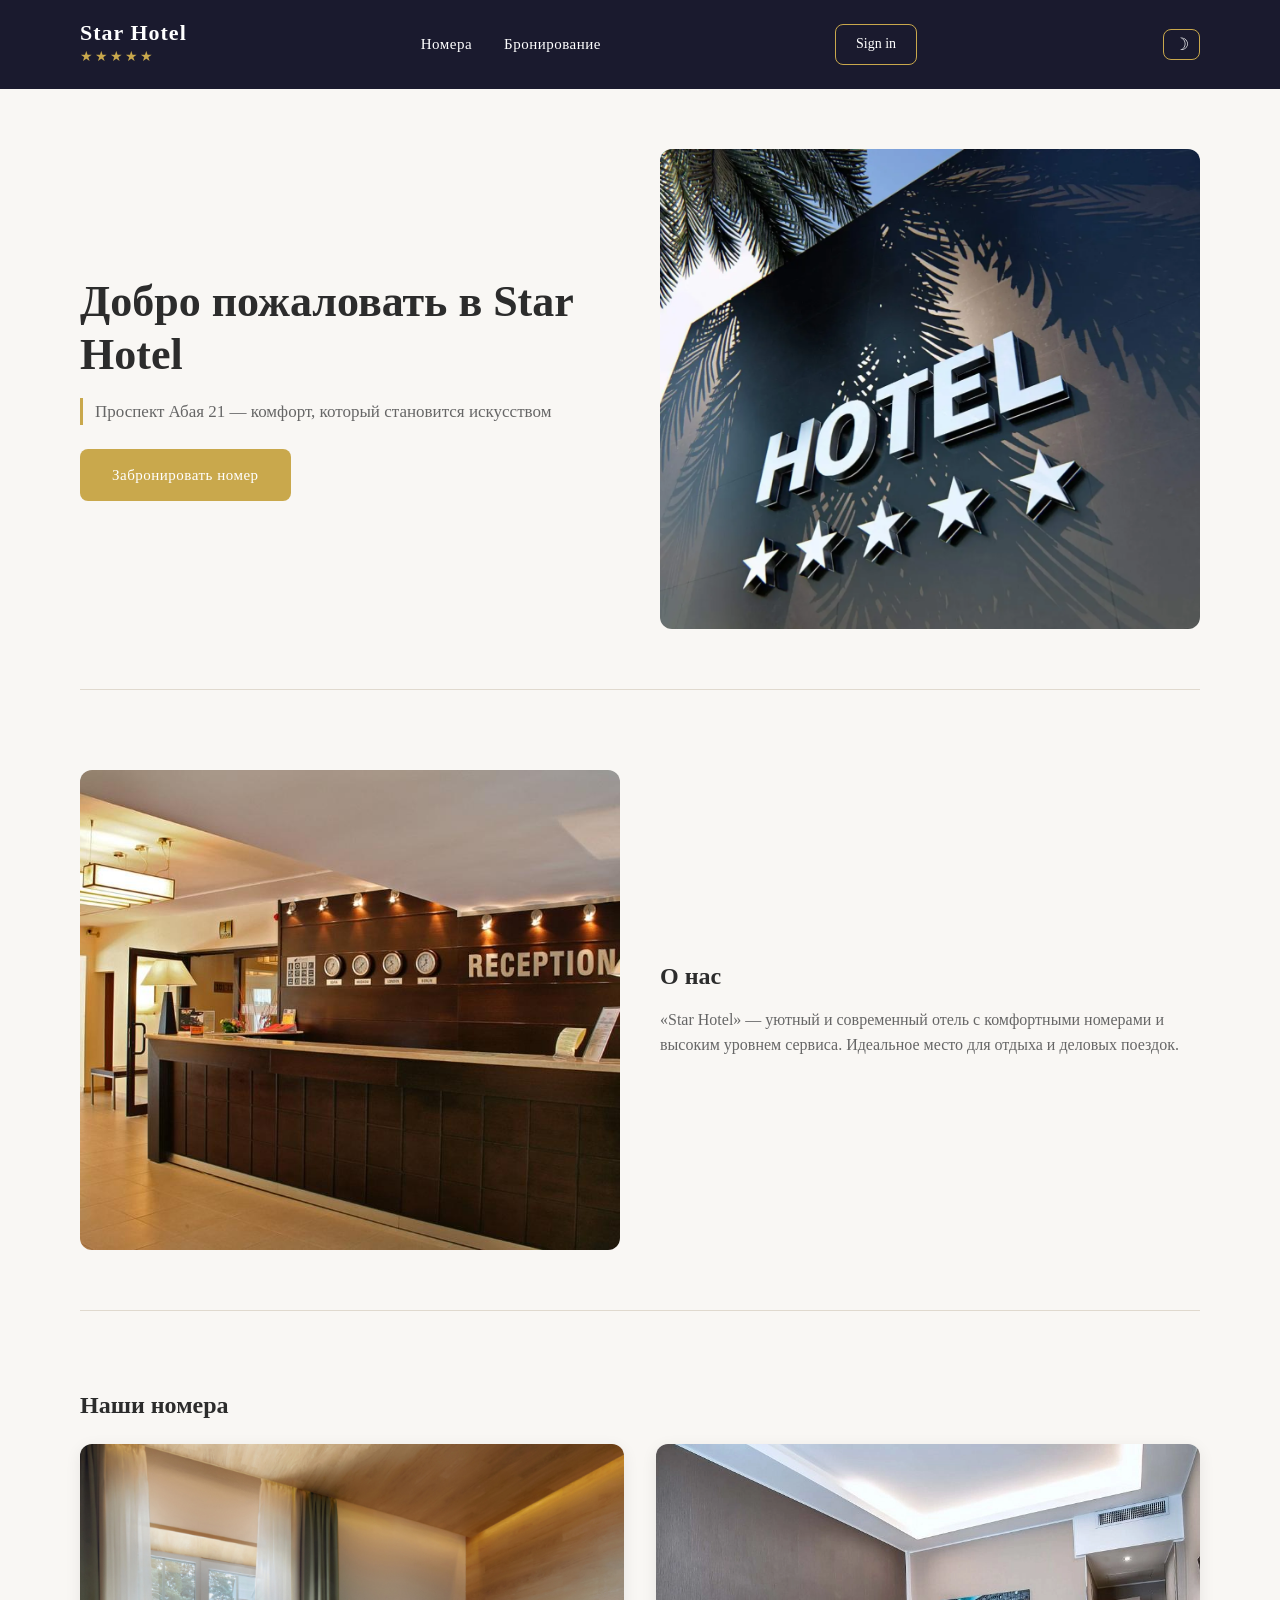
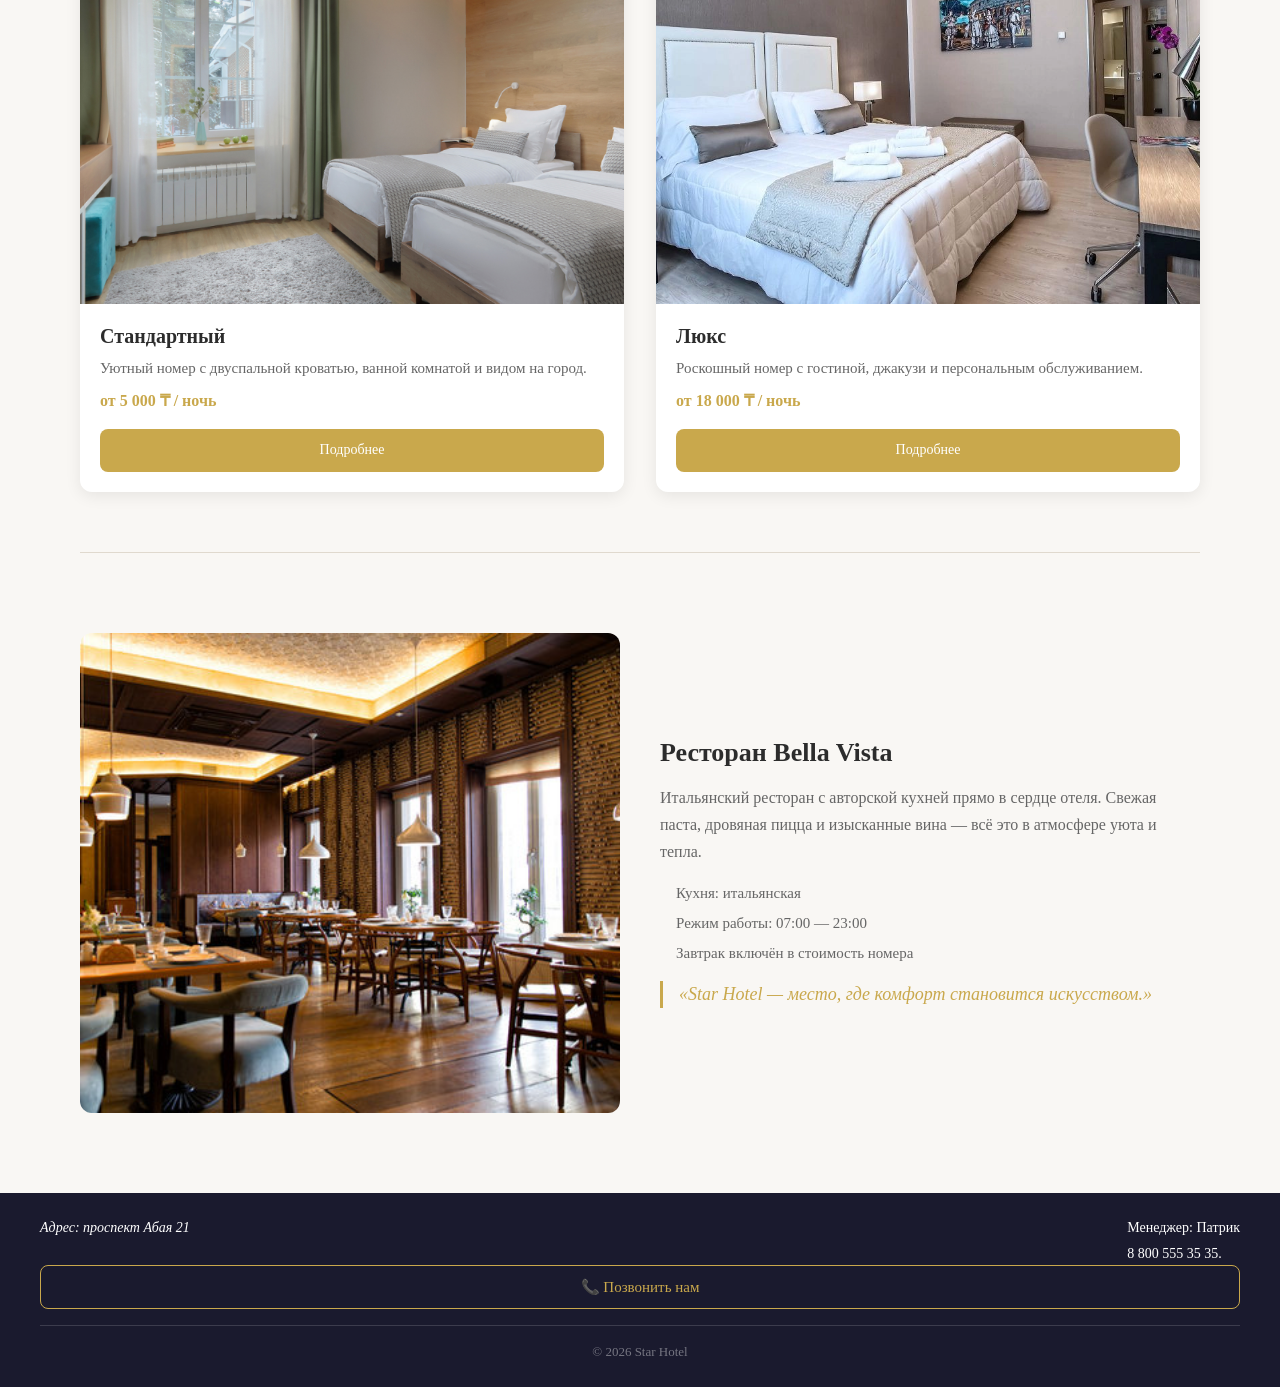
==== commit d257ce20: "Обновлён заголовок" ====
--- a/index.html
+++ b/index.html
@@ -91,7 +91,7 @@
       </address>
       <div class="footer__manager">
         <p>Менеджер: Патрик</p>
-        <p>8 800 555 35 35</p>
+        <p>8 800 555 35 35.</p>
       </div>
     </div>
       <button class="footer__call-btn" id="footer-call-btn">📞 Позвонить нам</button>
--- a/css/style.css
+++ b/css/style.css
@@ -30,7 +30,7 @@
   flex-direction: column;
   min-height: 100vh;
   font-family: var(--font-main);
-  font-size: 16px;
+  font-size: 15px;
   line-height: 1.6;
   color: var(--color-text);
   background-color: var(--color-bg);
